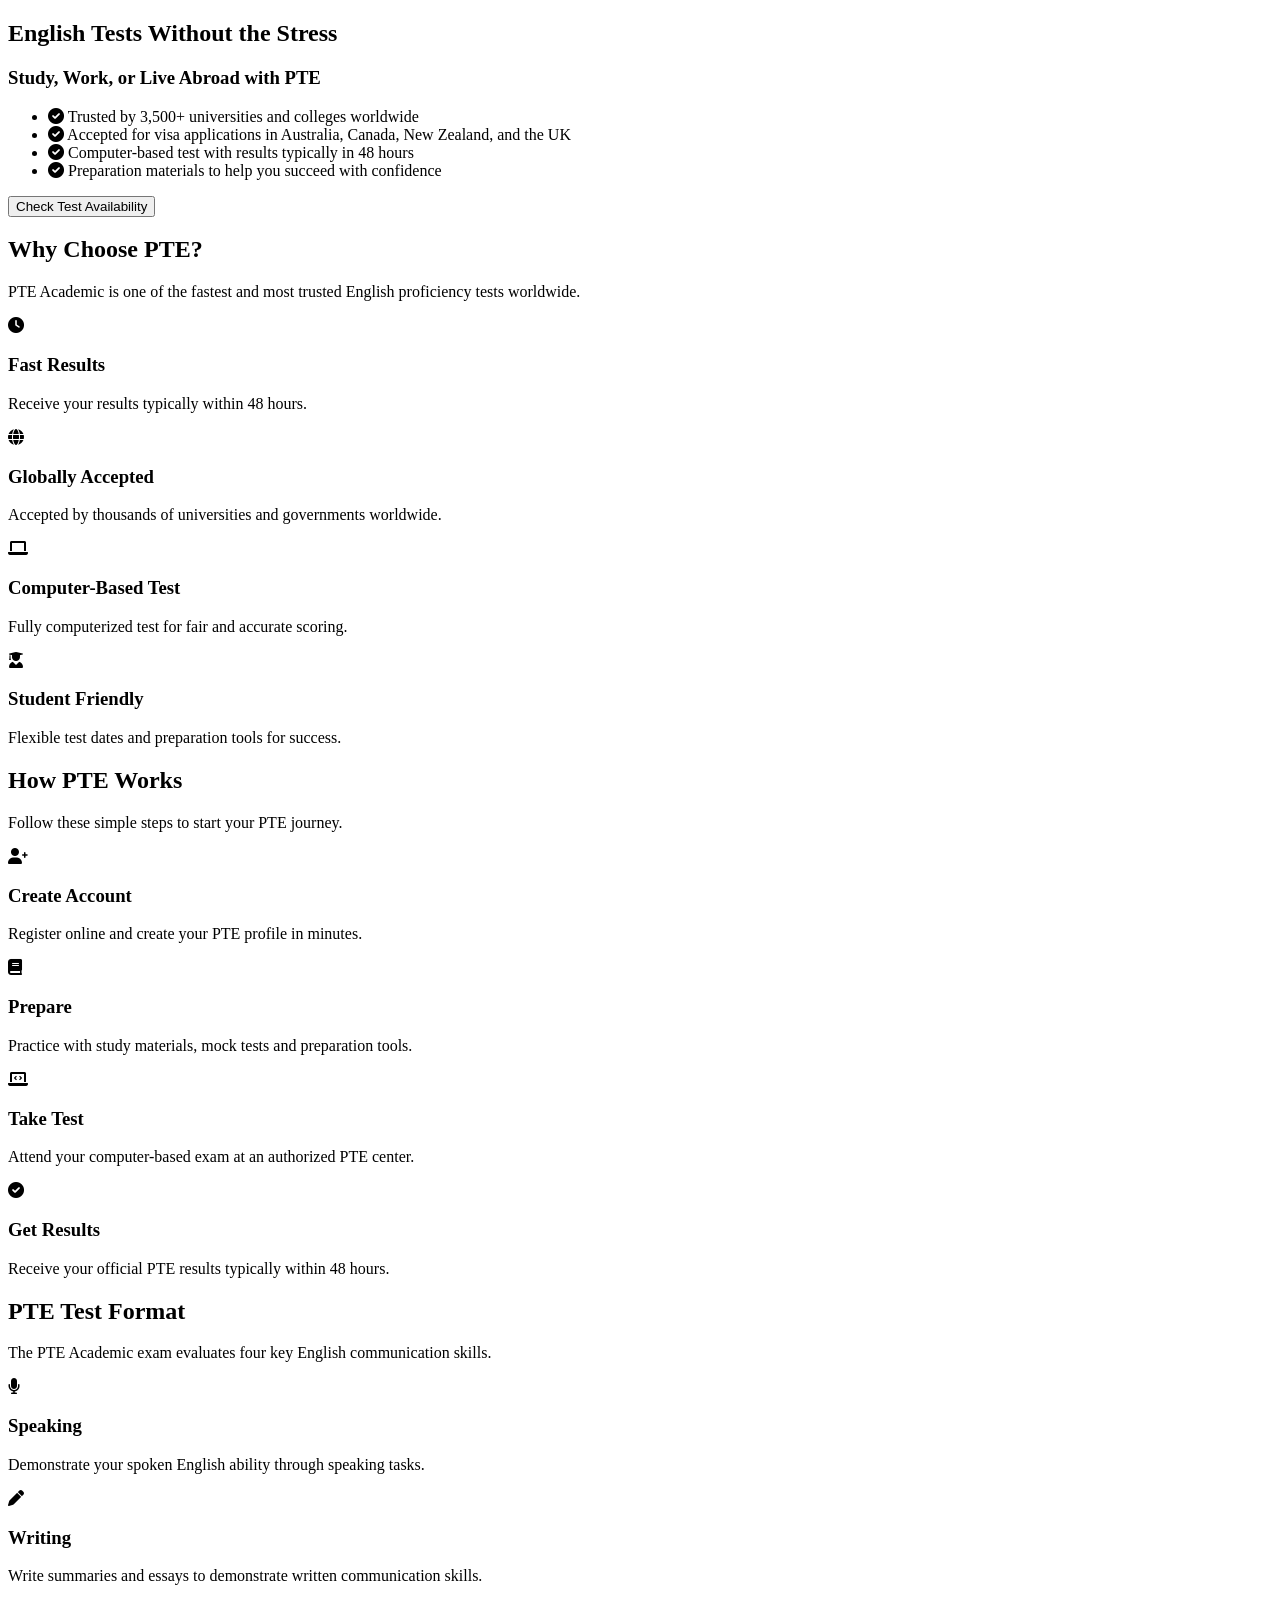
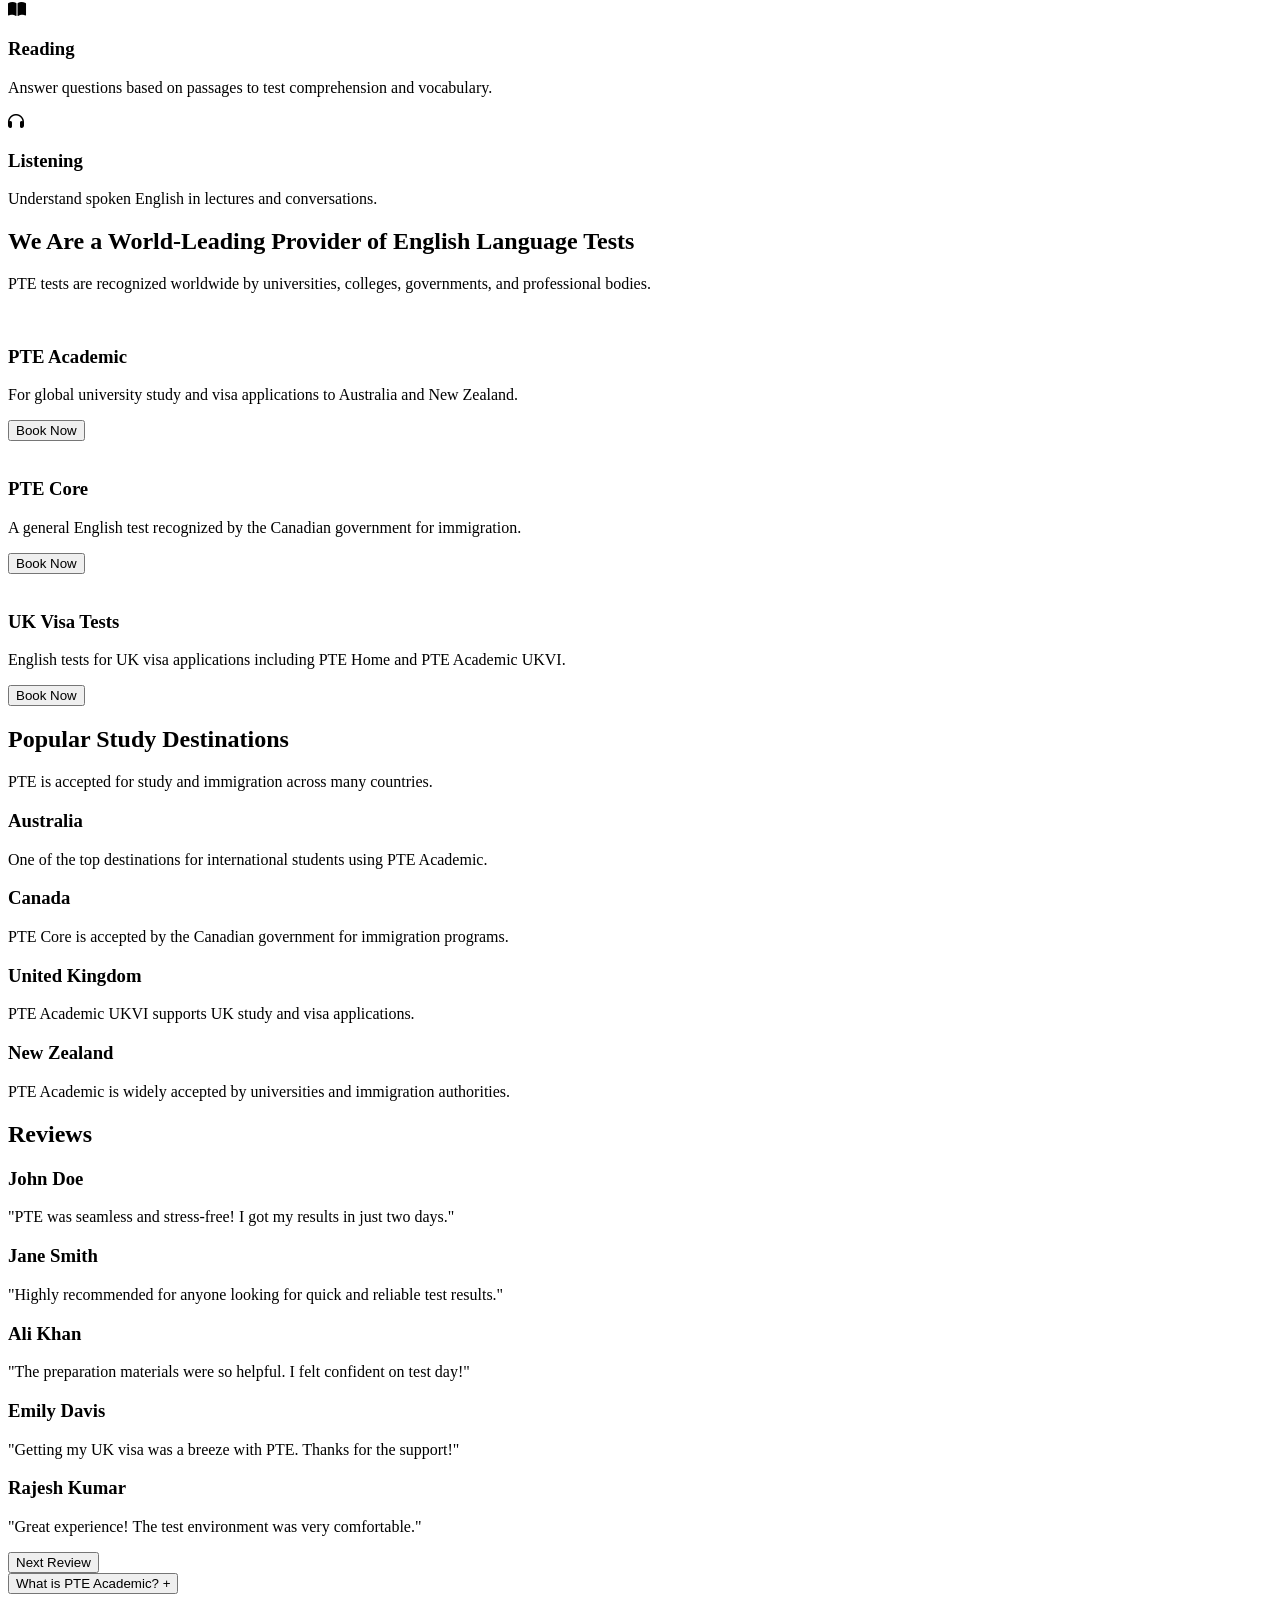
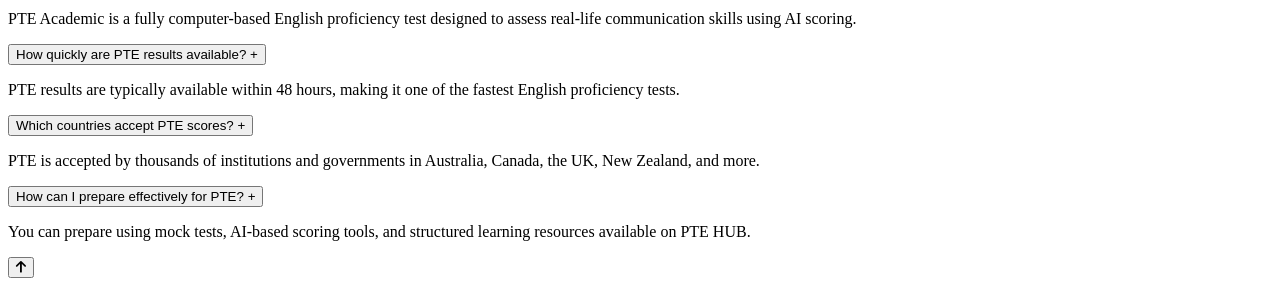
==== index.html @ 6629424a "Update index.html" ====
<!DOCTYPE html>
<html lang="en">

<head>
    <meta charset="UTF-8">
    <meta name="viewport" content="width=device-width, initial-scale=1.0">
    <title>PTE HUB</title>

    <!-- Google Fonts -->
    <link rel="preconnect" href="https://fonts.googleapis.com">
    <link rel="preconnect" href="https://fonts.gstatic.com" crossorigin>
    <link href="https://fonts.googleapis.com/css2?family=Titillium+Web:ital,wght@0,200;0,300;0,400;0,600;0,700;0,900;1,200;1,300;1,400;1,600;1,700&display=swap" rel="stylesheet">

    <link rel="stylesheet" href="styles/css/style.css">
    <link rel="stylesheet" href="styles/css/navbar.css">
    <link rel="stylesheet" href="styles/css/footer.css">
    <link rel="stylesheet" href="styles/css/auth-popup.css">
    <link rel="preload" href="components/navbar.html" as="fetch" crossorigin="anonymous">

    <link href="https://cdnjs.cloudflare.com/ajax/libs/font-awesome/6.0.0-beta3/css/all.min.css" rel="stylesheet">
</head>

<body>

    <!-- Navbar -->
    <header id="header">
        <div id="navbar-placeholder"></div>
    </header>

    <main>

        <!-- Hero Section -->
        <section id="point">
            <div class="hero-wrapper">
                <div class="hero-image"></div>

                <div class="hero-text">
                    <h2>English Tests Without the Stress</h2>
                    <h3>Study, Work, or Live Abroad with PTE</h3>

                    <ul class="hero-points">
                        <li><i class="fas fa-check-circle"></i> Trusted by 3,500+ universities and colleges worldwide</li>
                        <li><i class="fas fa-check-circle"></i> Accepted for visa applications in Australia, Canada, New Zealand, and the UK</li>
                        <li><i class="fas fa-check-circle"></i> Computer-based test with results typically in 48 hours</li>
                        <li><i class="fas fa-check-circle"></i> Preparation materials to help you succeed with confidence</li>
                    </ul>

                    <div class="hero-actions">
                        <button id="address">Check Test Availability</button>
                    </div>
                </div>
            </div>
        </section>

        <!-- Why Choose PTE -->
        <section id="about-section" class="features-section reveal">

            <div class="features-heading">
                <h2>Why Choose PTE?</h2>
                <p>PTE Academic is one of the fastest and most trusted English proficiency tests worldwide.</p>
            </div>

            <div class="features-container">

                <div class="feature-box">
                    <i class="fas fa-clock"></i>
                    <h3>Fast Results</h3>
                    <p>Receive your results typically within 48 hours.</p>
                </div>

                <div class="feature-box">
                    <i class="fas fa-globe"></i>
                    <h3>Globally Accepted</h3>
                    <p>Accepted by thousands of universities and governments worldwide.</p>
                </div>

                <div class="feature-box">
                    <i class="fas fa-laptop"></i>
                    <h3>Computer-Based Test</h3>
                    <p>Fully computerized test for fair and accurate scoring.</p>
                </div>

                <div class="feature-box">
                    <i class="fas fa-user-graduate"></i>
                    <h3>Student Friendly</h3>
                    <p>Flexible test dates and preparation tools for success.</p>
                </div>

            </div>

        </section>

        <!-- How PTE Works -->
        <section id="pte-section" class="features-section reveal">

            <div class="features-heading">
                <h2>How PTE Works</h2>
                <p>Follow these simple steps to start your PTE journey.</p>
            </div>

            <div class="features-container">

                <div class="feature-box">
                    <i class="fas fa-user-plus"></i>
                    <h3>Create Account</h3>
                    <p>Register online and create your PTE profile in minutes.</p>
                </div>

                <div class="feature-box">
                    <i class="fas fa-book"></i>
                    <h3>Prepare</h3>
                    <p>Practice with study materials, mock tests and preparation tools.</p>
                </div>

                <div class="feature-box">
                    <i class="fas fa-laptop-code"></i>
                    <h3>Take Test</h3>
                    <p>Attend your computer-based exam at an authorized PTE center.</p>
                </div>

                <div class="feature-box">
                    <i class="fas fa-check-circle"></i>
                    <h3>Get Results</h3>
                    <p>Receive your official PTE results typically within 48 hours.</p>
                </div>

            </div>

        </section>

        <!-- PTE Test Format -->
        <section id="prep-section" class="features-section reveal">

            <div class="features-heading">
                <h2>PTE Test Format</h2>
                <p>The PTE Academic exam evaluates four key English communication skills.</p>
            </div>

            <div class="features-container">

                <div class="feature-box">
                    <i class="fas fa-microphone"></i>
                    <h3>Speaking</h3>
                    <p>Demonstrate your spoken English ability through speaking tasks.</p>
                </div>

                <div class="feature-box">
                    <i class="fas fa-pen"></i>
                    <h3>Writing</h3>
                    <p>Write summaries and essays to demonstrate written communication skills.</p>
                </div>

                <div class="feature-box">
                    <i class="fas fa-book-open"></i>
                    <h3>Reading</h3>
                    <p>Answer questions based on passages to test comprehension and vocabulary.</p>
                </div>

                <div class="feature-box">
                    <i class="fas fa-headphones"></i>
                    <h3>Listening</h3>
                    <p>Understand spoken English in lectures and conversations.</p>
                </div>

            </div>

        </section>

        <!-- Test Types -->
        <section id="page2">

            <div id="alpha">
                <h2>We Are a World-Leading Provider of English Language Tests</h2>
                <p>PTE tests are recognized worldwide by universities, colleges, governments, and professional bodies.</p>
            </div>

            <div id="container">

                <div class="cards">
                    <img src="assets/images/Australia_university_800px_x_451px__1_.jpg" alt="">
                    <h3>PTE Academic</h3>
                    <p>For global university study and visa applications to Australia and New Zealand.</p>
                    <button id="address1">Book Now</button>
                </div>

                <div class="cards">
                    <img src="assets/images/London-_UK-800_x_451px__1_.jpg" alt="">
                    <h3>PTE Core</h3>
                    <p>A general English test recognized by the Canadian government for immigration.</p>
                    <button id="address1">Book Now</button>
                </div>

                <div class="cards">
                    <img src="assets/images/AdobeStock_171916302-Canada__1_.jpg" alt="">
                    <h3>UK Visa Tests</h3>
                    <p>English tests for UK visa applications including PTE Home and PTE Academic UKVI.</p>
                    <button id="address1">Book Now</button>
                </div>

            </div>

        </section>

        <!-- Popular Study Destinations -->
        <section id="dest-section" class="features-section reveal">

            <div class="features-heading">
                <h2>Popular Study Destinations</h2>
                <p>PTE is accepted for study and immigration across many countries.</p>
            </div>

            <div class="features-container">

                <div class="feature-box">
                    <h3>Australia</h3>
                    <p>One of the top destinations for international students using PTE Academic.</p>
                </div>

                <div class="feature-box">
                    <h3>Canada</h3>
                    <p>PTE Core is accepted by the Canadian government for immigration programs.</p>
                </div>

                <div class="feature-box">
                    <h3>United Kingdom</h3>
                    <p>PTE Academic UKVI supports UK study and visa applications.</p>
                </div>

                <div class="feature-box">
                    <h3>New Zealand</h3>
                    <p>PTE Academic is widely accepted by universities and immigration authorities.</p>
                </div>

            </div>

        </section>

        <!-- Reviews -->
        <section id="contact">

            <h2>Reviews</h2>

            <div id="reviews">

                <div class="review">
                    <h3>John Doe</h3>
                    <p>"PTE was seamless and stress-free! I got my results in just two days."</p>
                </div>

                <div class="review">
                    <h3>Jane Smith</h3>
                    <p>"Highly recommended for anyone looking for quick and reliable test results."</p>
                </div>

                <div class="review">
                    <h3>Ali Khan</h3>
                    <p>"The preparation materials were so helpful. I felt confident on test day!"</p>
                </div>

                <div class="review">
                    <h3>Emily Davis</h3>
                    <p>"Getting my UK visa was a breeze with PTE. Thanks for the support!"</p>
                </div>

                <div class="review">
                    <h3>Rajesh Kumar</h3>
                    <p>"Great experience! The test environment was very comfortable."</p>
                </div>

            </div>

            <button id="address1">Next Review</button>

        </section>

        <!-- ===== FAQ PREVIEW SECTION ===== -->
        <section id="faq" class="faq-section">
            <div class="faq-list">

                <div class="faq-item">
                    <button class="faq-question">
                        What is PTE Academic?
                        <span>+</span>
                    </button>
                    <div class="faq-answer">
                        <p>PTE Academic is a fully computer-based English proficiency test designed to assess real-life communication skills using AI scoring.</p>
                    </div>
                </div>
            
                <div class="faq-item">
                    <button class="faq-question">
                        How quickly are PTE results available?
                        <span>+</span>
                    </button>
                    <div class="faq-answer">
                        <p>PTE results are typically available within 48 hours, making it one of the fastest English proficiency tests.</p>
                    </div>
                </div>
            
                <div class="faq-item">
                    <button class="faq-question">
                        Which countries accept PTE scores?
                        <span>+</span>
                    </button>
                    <div class="faq-answer">
                        <p>PTE is accepted by thousands of institutions and governments in Australia, Canada, the UK, New Zealand, and more.</p>
                    </div>
                </div>
            
                <div class="faq-item">
                    <button class="faq-question">
                        How can I prepare effectively for PTE?
                        <span>+</span>
                    </button>
                    <div class="faq-answer">
                        <p>You can prepare using mock tests, AI-based scoring tools, and structured learning resources available on PTE HUB.</p>
                    </div>
                </div>
            
            </div>
        </section>

    </main>

    <div id="footer-placeholder"></div>
    <div id="auth-popup-placeholder"></div>

    <script src="scripts/js/navbar.js"></script>
    <script src="scripts/js/footer.js"></script>
    <script src="scripts/js/script.js"></script>
    <script src="scripts/js/auth-popup.js"></script>

    <!-- Scroll To Top Button -->
    <button id="scrollTopBtn" title="Back to top">
        <i class="fas fa-arrow-up"></i>
    </button>

</body>
</html>
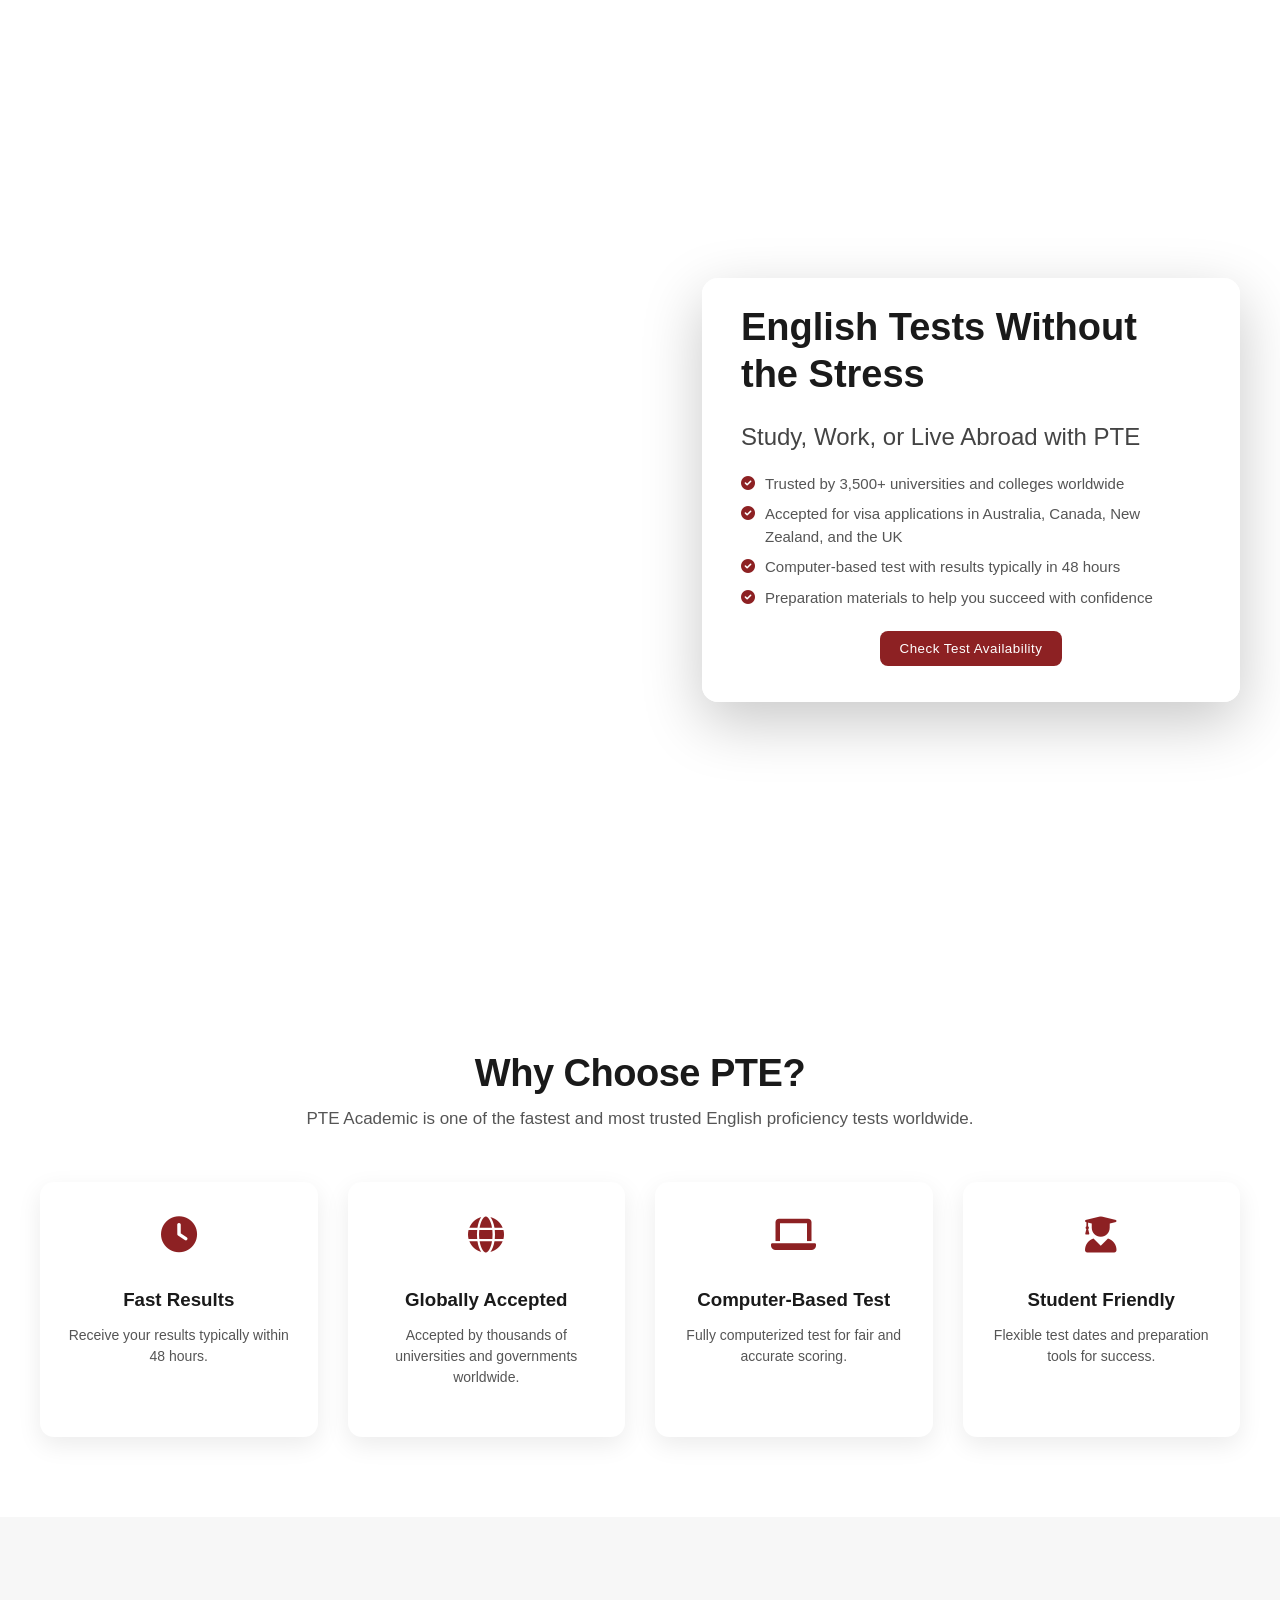
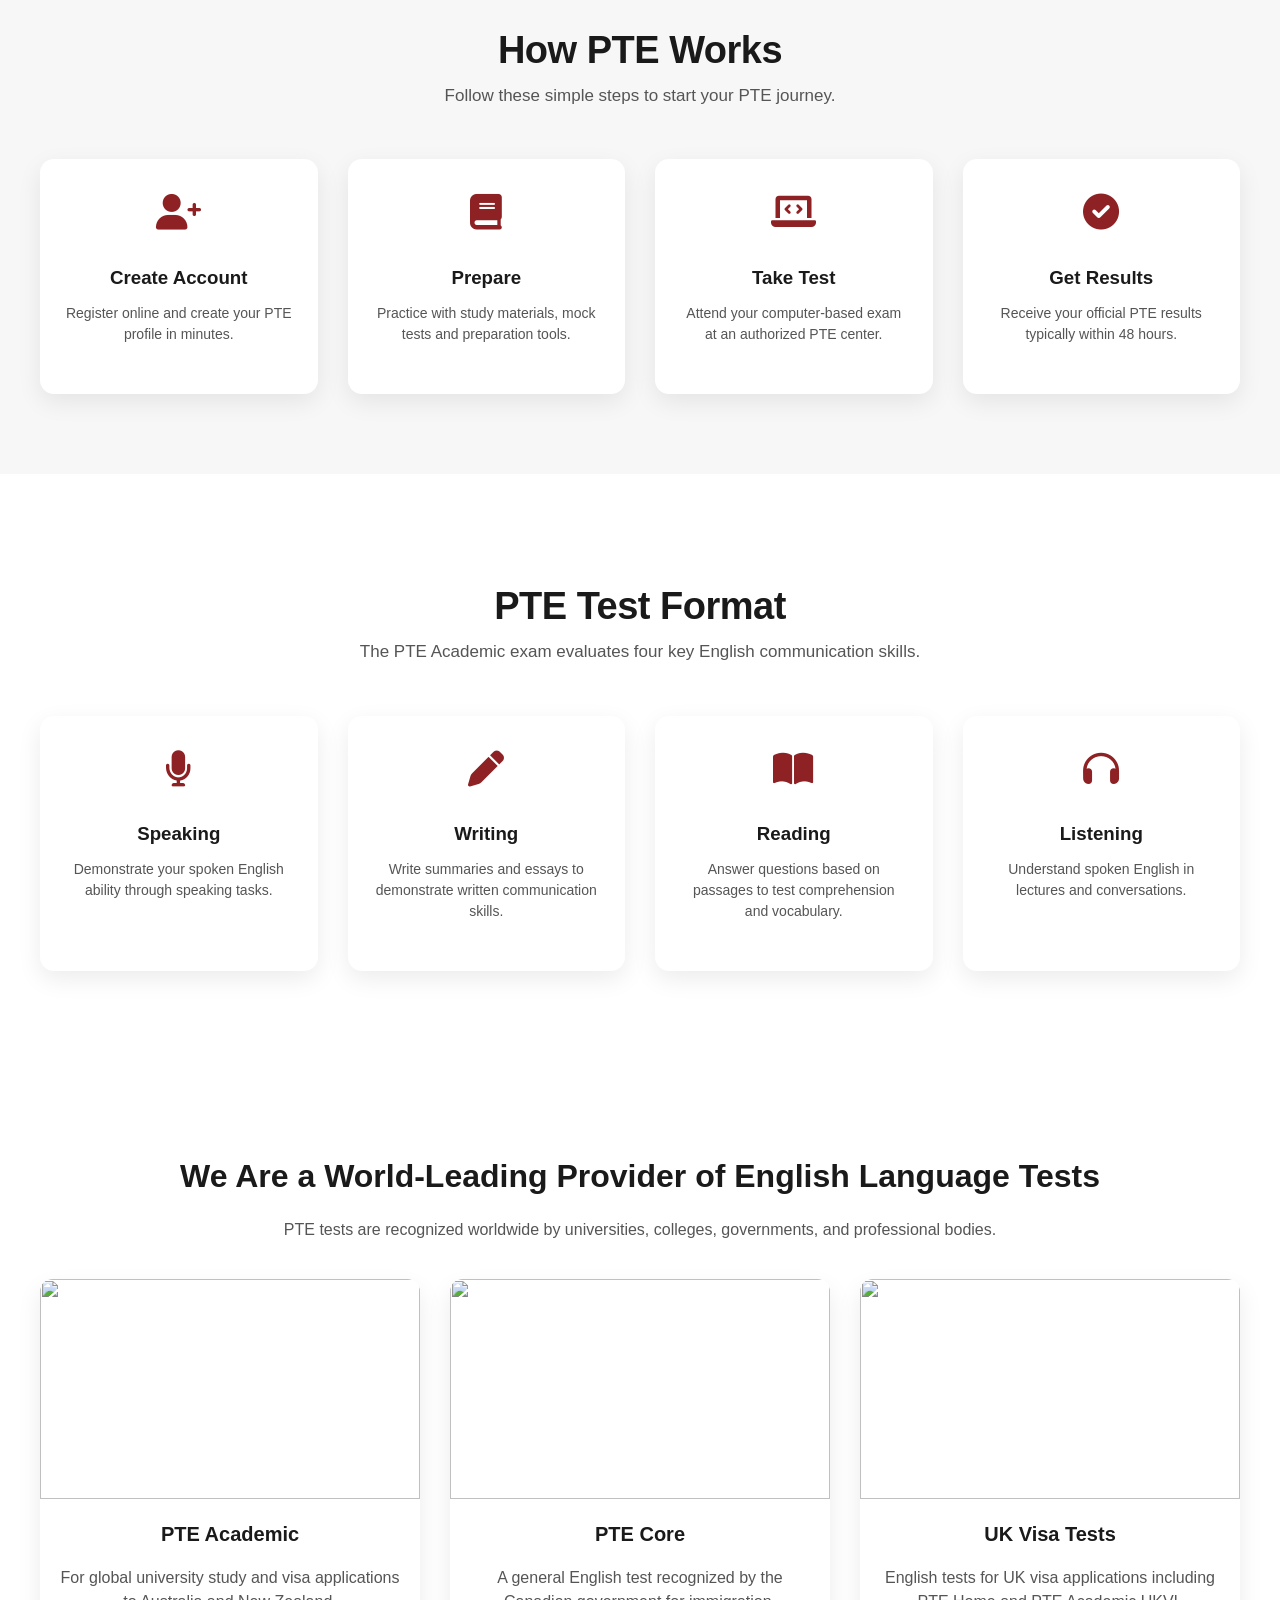
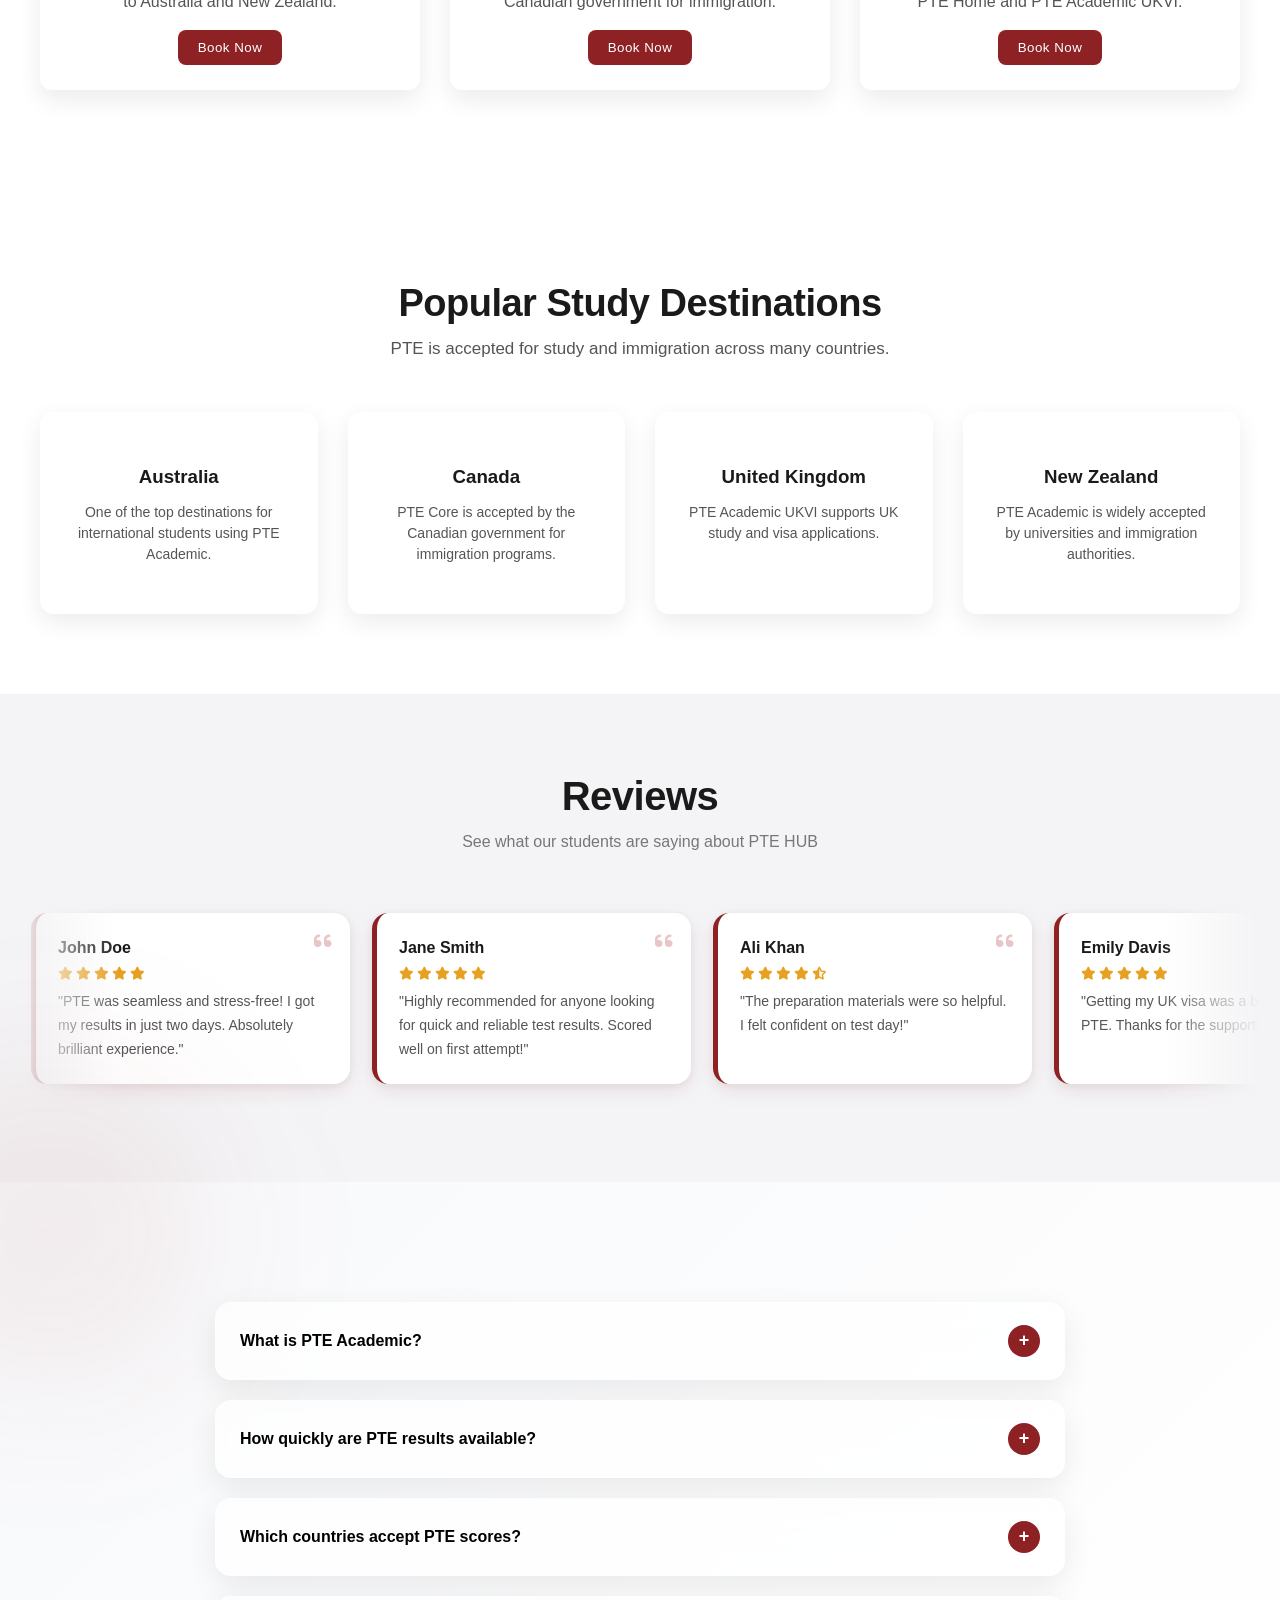
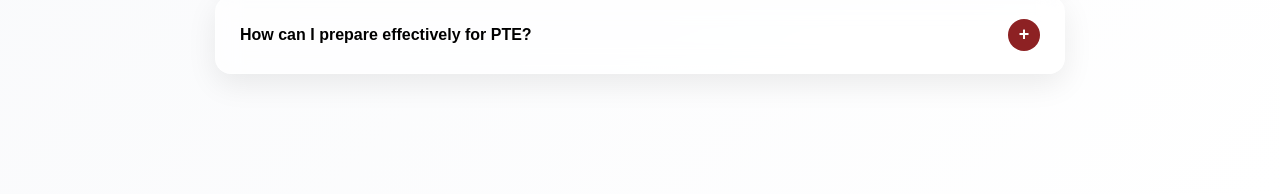
==== commit 20b0a140: "Merge pull request #20 from Shadowwfall/carousel-fix [Enhancement] Infinite reviews carousel ```SSoC" ====
--- a/index.html
+++ b/index.html
@@ -238,43 +238,136 @@
         <!-- Reviews -->
         <section id="contact">
 
-            <h2>Reviews</h2>
-
-            <div id="reviews">
-
-                <div class="review">
-                    <h3>John Doe</h3>
-                    <p>"PTE was seamless and stress-free! I got my results in just two days."</p>
-                </div>
-
-                <div class="review">
-                    <h3>Jane Smith</h3>
-                    <p>"Highly recommended for anyone looking for quick and reliable test results."</p>
-                </div>
-
-                <div class="review">
-                    <h3>Ali Khan</h3>
-                    <p>"The preparation materials were so helpful. I felt confident on test day!"</p>
-                </div>
-
-                <div class="review">
-                    <h3>Emily Davis</h3>
-                    <p>"Getting my UK visa was a breeze with PTE. Thanks for the support!"</p>
-                </div>
-
-                <div class="review">
-                    <h3>Rajesh Kumar</h3>
-                    <p>"Great experience! The test environment was very comfortable."</p>
-                </div>
-
-            </div>
-
-            <button id="address1">Next Review</button>
-
-        </section>
+            <div class="reviews-head">
+                <h2>Reviews</h2>
+                <p>See what our students are saying about PTE HUB</p>
+            </div>
+
+            <div class="reviews-scroll-wrapper">
+
+                <div id="reviews">
+
+                    <div class="reviews-slide">
+                        <div class="review">
+                            <div class="review-quote"><i class="fas fa-quote-left"></i></div>
+                            <h3>John Doe</h3>
+                            <div class="review-stars">
+                                <i class="fas fa-star"></i><i class="fas fa-star"></i><i class="fas fa-star"></i><i class="fas fa-star"></i><i class="fas fa-star"></i>
+                            </div>
+                            <p>"PTE was seamless and stress-free! I got my results in just two days. Absolutely brilliant experience."</p>
+                        </div>
+
+                        <div class="review">
+                            <div class="review-quote"><i class="fas fa-quote-left"></i></div>
+                            <h3>Jane Smith</h3>
+                            <div class="review-stars">
+                                <i class="fas fa-star"></i><i class="fas fa-star"></i><i class="fas fa-star"></i><i class="fas fa-star"></i><i class="fas fa-star"></i>
+                            </div>
+                            <p>"Highly recommended for anyone looking for quick and reliable test results. Scored well on first attempt!"</p>
+                        </div>
+
+                        <div class="review">
+                            <div class="review-quote"><i class="fas fa-quote-left"></i></div>
+                            <h3>Ali Khan</h3>
+                            <div class="review-stars">
+                                <i class="fas fa-star"></i><i class="fas fa-star"></i><i class="fas fa-star"></i><i class="fas fa-star"></i><i class="fas fa-star-half-alt"></i>
+                            </div>
+                            <p>"The preparation materials were so helpful. I felt confident on test day!"</p>
+                        </div>
+
+                        <div class="review">
+                            <div class="review-quote"><i class="fas fa-quote-left"></i></div>
+                            <h3>Emily Davis</h3>
+                            <div class="review-stars">
+                                <i class="fas fa-star"></i><i class="fas fa-star"></i><i class="fas fa-star"></i><i class="fas fa-star"></i><i class="fas fa-star"></i>
+                            </div>
+                            <p>"Getting my UK visa was a breeze with PTE. Thanks for the support!"</p>
+                        </div>
+
+                        <div class="review">
+                            <div class="review-quote"><i class="fas fa-quote-left"></i></div>
+                            <h3>Rajesh Kumar</h3>
+                            <div class="review-stars">
+                                <i class="fas fa-star"></i><i class="fas fa-star"></i><i class="fas fa-star"></i><i class="fas fa-star"></i><i class="fas fa-star"></i>
+                            </div>
+                            <p>"Great experience! The test environment was very comfortable and results came fast."</p>
+                        </div>
+
+                        <div class="review">
+                            <div class="review-quote"><i class="fas fa-quote-left"></i></div>
+                            <h3>Priya Mehta</h3>
+                            <div class="review-stars">
+                                <i class="fas fa-star"></i><i class="fas fa-star"></i><i class="fas fa-star"></i><i class="fas fa-star"></i><i class="fas fa-star"></i>
+                            </div>
+                            <p>"PTE HUB's mock tests made all the difference. Scored 79+ across all sections on my first try!"</p>
+                        </div>
+                    </div>
+
+                    <div class="reviews-slide" aria-hidden="true">
+                        <div class="review">
+                            <div class="review-quote"><i class="fas fa-quote-left"></i></div>
+                            <h3>John Doe</h3>
+                            <div class="review-stars">
+                                <i class="fas fa-star"></i><i class="fas fa-star"></i><i class="fas fa-star"></i><i class="fas fa-star"></i><i class="fas fa-star"></i>
+                            </div>
+                            <p>"PTE was seamless and stress-free! I got my results in just two days. Absolutely brilliant experience."</p>
+                        </div>
+
+                        <div class="review">
+                            <div class="review-quote"><i class="fas fa-quote-left"></i></div>
+                            <h3>Jane Smith</h3>
+                            <div class="review-stars">
+                                <i class="fas fa-star"></i><i class="fas fa-star"></i><i class="fas fa-star"></i><i class="fas fa-star"></i><i class="fas fa-star"></i>
+                            </div>
+                            <p>"Highly recommended for anyone looking for quick and reliable test results. Scored well on first attempt!"</p>
+                        </div>
+
+                        <div class="review">
+                            <div class="review-quote"><i class="fas fa-quote-left"></i></div>
+                            <h3>Ali Khan</h3>
+                            <div class="review-stars">
+                                <i class="fas fa-star"></i><i class="fas fa-star"></i><i class="fas fa-star"></i><i class="fas fa-star"></i><i class="fas fa-star-half-alt"></i>
+                            </div>
+                            <p>"The preparation materials were so helpful. I felt confident on test day!"</p>
+                        </div>
+
+                        <div class="review">
+                            <div class="review-quote"><i class="fas fa-quote-left"></i></div>
+                            <h3>Emily Davis</h3>
+                            <div class="review-stars">
+                                <i class="fas fa-star"></i><i class="fas fa-star"></i><i class="fas fa-star"></i><i class="fas fa-star"></i><i class="fas fa-star"></i>
+                            </div>
+                            <p>"Getting my UK visa was a breeze with PTE. Thanks for the support!"</p>
+                        </div>
+
+                        <div class="review">
+                            <div class="review-quote"><i class="fas fa-quote-left"></i></div>
+                            <h3>Rajesh Kumar</h3>
+                            <div class="review-stars">
+                                <i class="fas fa-star"></i><i class="fas fa-star"></i><i class="fas fa-star"></i><i class="fas fa-star"></i><i class="fas fa-star"></i>
+                            </div>
+                            <p>"Great experience! The test environment was very comfortable and results came fast."</p>
+                        </div>
+
+                        <div class="review">
+                            <div class="review-quote"><i class="fas fa-quote-left"></i></div>
+                            <h3>Priya Mehta</h3>
+                            <div class="review-stars">
+                                <i class="fas fa-star"></i><i class="fas fa-star"></i><i class="fas fa-star"></i><i class="fas fa-star"></i><i class="fas fa-star"></i>
+                            </div>
+                            <p>"PTE HUB's mock tests made all the difference. Scored 79+ across all sections on my first try!"</p>
+                        </div>
+                    </div>
+
+                </div>
+
+            </div>
+
+        </section>
+
 
         <!-- ===== FAQ PREVIEW SECTION ===== -->
-        <section id="faq" class="faq-section">
+        <section id="faq-section" class="faq-section">
             <div class="faq-list">
 
                 <div class="faq-item">
--- a/styles/css/style.css
+++ b/styles/css/style.css
@@ -0,0 +1,1030 @@
+/* Global Styles */
+body {
+    margin: 0;
+    font-family: 'Titillium Web', sans-serif;
+    background: white;
+    color: #1a1a1a;
+    overflow-x: hidden;
+}
+
+button {
+    font-family: 'Titillium Web', sans-serif;
+}
+
+/* Header */
+#header {
+    position: absolute; /* overlay on hero */
+    top: 0;
+    left: 0;
+    width: 100%;
+
+    display: flex;
+    align-items: center;
+    justify-content: space-between;
+
+    padding: 15px 40px;
+
+    z-index: 999;
+
+    background: transparent; /* IMPORTANT */
+}
+
+#header img {
+    height: 50px;
+    width: auto;
+}
+
+#navbar-container {
+    display:flex;
+    align-items:center;
+    justify-content:space-between;
+    width:100%;
+    position:relative;
+}
+
+#navbar {
+    display:flex;
+    flex-direction:row;
+    align-items:center;
+    justify-content:center;
+    gap:20px;
+}
+
+#navbar li {
+    list-style: none;
+    padding: 0 20px;
+    position: relative;
+}
+
+#navbar li a {
+    font-size: 16px;
+    font-weight: 600;
+    text-decoration: none;
+    color: #1a1a1a;
+    transition: 0.3s ease;
+    border-bottom: 2px solid transparent;
+    padding-bottom: 8px;
+}
+
+#navbar li a:hover,
+#navbar li a.active {
+    color: #8d2123;
+}
+
+#mobile {
+    display: none;
+}
+
+#address, #address1{
+    display: block;
+    margin: 20px auto 0 auto; /* Centers the button horizontally */
+    background: #8d2123;
+    color: white;
+    padding: 10px 20px;
+    border: none;
+    border-radius: 8px;
+    cursor: pointer;
+}
+
+#address:hover, #address1:hover{
+    background:#6a181b;
+    transform:translateY(-2px);
+    box-shadow:0 8px 20px rgba(0,0,0,0.3);
+}
+
+#address:hover, #address1:hover {
+    background-color: #6a181b;
+}
+
+/* Hamburger Icon */
+.hamburger {
+    display: none;
+    cursor: pointer;
+}
+
+.hamburger i {
+    font-size: 30px;
+}
+
+/* Hero Section */
+#point{
+    background-image:url('../../assets/images/hero.jpg');
+    background-size:cover;
+    background-position:center;
+
+    min-height:calc(100vh - 80px); /* adjust based on navbar height */
+
+    display:flex;
+    align-items:center;
+    justify-content:center;
+
+    padding:80px 40px 40px 40px;
+}
+
+.hero-wrapper{
+    display:flex;
+    align-items:center;
+    justify-content:flex-end;
+    max-width:1200px;
+    width:100%;
+}
+
+.hero-image{
+    flex:1;
+}
+
+.hero-text{
+    max-width:460px;
+    background:rgba(255,255,255,0.85);
+    backdrop-filter:blur(14px);
+    padding:25px 38px 35px 38px;
+    border-radius:16px;
+    box-shadow:0 20px 60px rgba(0,0,0,0.22);
+    border:1px solid rgba(255,255,255,0.35);
+}
+
+.hero-text h2{
+    font-size:38px;
+    font-weight:700;
+    line-height:1.25;
+    margin-top:0;
+    margin-bottom:12px;
+    color:#1a1a1a;
+}
+
+.hero-text h3{
+    font-size:24px;
+    font-weight:500;
+    margin-bottom:22px;
+    color:#444;
+}
+
+.hero-text p{
+    margin:8px 0;
+    font-size:15px;
+    line-height:1.6;
+    color:#555;
+}
+
+.hero-text button{
+    margin-top:22px;
+}
+
+.hero-points{
+    list-style:none;
+    padding:0;
+    margin:18px 0 22px 0;
+}
+
+.hero-points li{
+    display:flex;
+    align-items:flex-start;
+    gap:10px;
+    font-size:15px;
+    color:#555;
+    margin-bottom:8px;
+    line-height:1.5;
+}
+
+.hero-points i{
+    color:#8d2123;
+    margin-top:3px;
+    font-size:14px;
+}
+
+.hero-actions{
+    margin-top:10px;
+}
+
+section.reveal{
+    padding:80px 20px;
+    text-align:center;
+}
+
+section.reveal:nth-of-type(even){
+    background:#ffffff;
+}
+
+section.reveal:nth-of-type(odd){
+    background:#f7f7f7;
+}
+
+.features-heading h2{
+    font-size:32px;
+    margin-bottom:10px;
+}
+
+.features-heading p{
+    color:#555;
+    margin-bottom:40px;
+}
+
+#page2{
+    background:#ffffff;
+    padding:80px 20px;
+}
+
+#alpha{
+    text-align:center;
+    margin-bottom:40px;
+}
+
+#alpha h2{
+    font-size:32px;
+    color:#1a1a1a;
+}
+
+#alpha p{
+    color:#555;
+}
+
+/* Cards Section */
+#container{
+    max-width:1200px;
+    margin:auto;
+    display:grid;
+    grid-template-columns:repeat(auto-fit,minmax(300px,1fr));
+    gap:30px;
+}
+
+#container .cards::after{
+    content:"";
+    position:absolute;
+    inset:0;
+    background:linear-gradient(120deg, transparent, rgba(255,255,255,0.3), transparent);
+    opacity:0;
+    transition:0.4s;
+}
+
+#container .cards:hover::after{
+    opacity:1;
+}
+
+#container .cards{
+    width:100%;
+    background:#ffffff;
+
+    border-radius:12px;
+    overflow:hidden;
+    position:relative;
+
+    box-shadow:0 10px 25px rgba(0,0,0,0.08);
+
+    transition:all 0.4s ease;
+
+    text-align:center;
+    padding-bottom:25px;
+}
+
+#container .cards::after{
+    content:"";
+    position:absolute;
+    inset:0;
+    background:linear-gradient(120deg, transparent, rgba(255,255,255,0.3), transparent);
+    opacity:0;
+    transition:0.4s;
+}
+
+#container .cards:hover::after{
+    opacity:1;
+}
+
+#address, #address1{
+    letter-spacing:0.5px;
+}
+
+#container .cards:hover{
+    transform:translateY(-10px);
+    box-shadow:0 20px 40px rgba(0,0,0,0.15);
+}
+
+#container .cards img{
+    width:100%;
+    height:220px;
+
+    object-fit:cover;
+
+    border-top-left-radius:12px;
+    border-top-right-radius:12px;
+
+    transition:transform 0.4s ease;
+}
+
+#container .cards:hover img{
+    transform:scale(1.08);
+}
+
+#container .cards h3{
+    margin-top:20px;
+    font-size:20px;
+    color:#1a1a1a;
+}
+
+#container .cards p{
+    padding:0 20px;
+    color:#555;
+    line-height:1.5;
+}
+
+#container .cards button{
+    margin-top:15px;
+}
+
+/* ===== REVIEWS SECTION ===== */
+
+#contact {
+    background: #f4f4f6;
+    padding: 80px 20px 70px;
+    text-align: center;
+    position: relative;
+}
+
+/* Centered heading block */
+.reviews-head {
+    margin-bottom: 48px;
+    text-align: center;
+}
+
+.reviews-head h2 {
+    font-size: clamp(28px, 3.5vw, 40px);
+    font-weight: 800;
+    color: #1a1a1a;
+    margin: 0 0 10px;
+    letter-spacing: -0.5px;
+}
+
+.reviews-head p {
+    font-size: 16px;
+    color: #777;
+    margin: 0 auto;
+    max-width: 480px;
+    line-height: 1.65;
+    text-align: center;
+}
+
+/* Scroll wrapper — relative container with premium edge fade effect */
+.reviews-scroll-wrapper {
+    position: relative;
+    overflow: hidden;
+    width: 100%;
+    -webkit-mask-image: linear-gradient(to right, transparent 0%, black 8%, black 92%, transparent 100%);
+    mask-image: linear-gradient(to right, transparent 0%, black 8%, black 92%, transparent 100%);
+}
+
+/* Scroll row */
+#reviews {
+    display: flex;
+    width: max-content;
+    align-items: stretch;
+}
+
+/* Slide container containing one full set of reviews */
+.reviews-slide {
+    display: flex;
+    gap: 22px;
+    padding: 10px 11px 28px; /* 11px left/right padding forms exactly 22px gap when slides meet side-by-side */
+    flex-shrink: 0;
+    animation: marquee-scroll 35s linear infinite;
+}
+
+/* Pause marquee scroll on hover */
+#reviews:hover .reviews-slide {
+    animation-play-state: paused;
+}
+
+/* Keyframes for smooth infinite looping translation */
+@keyframes marquee-scroll {
+    0% {
+        transform: translateX(0);
+    }
+    100% {
+        transform: translateX(-100%);
+    }
+}
+
+/* Respect user preferences for reduced motion */
+@media (prefers-reduced-motion: reduce) {
+    .reviews-slide {
+        animation: none;
+    }
+    #reviews {
+        width: 100%;
+        overflow-x: auto;
+        padding: 10px 20px 28px;
+    }
+}
+
+/* ---- Card ---- */
+.review {
+    flex: 0 0 270px;
+    background: #ffffff;
+    border-radius: 16px;
+    border-left: 5px solid #8d2123;
+    padding: 26px 22px 22px;
+    text-align: left;
+    position: relative;
+    /* always visible warm shadow + red glow */
+    box-shadow:
+        0 6px 20px rgba(141, 33, 35, 0.10),
+        0 2px 8px rgba(0,0,0,0.06);
+    transition: transform 0.3s ease, box-shadow 0.3s ease;
+    cursor: default;
+    display: flex;
+    flex-direction: column;
+    gap: 10px;
+}
+
+.review:hover {
+    transform: translateY(-6px);
+    box-shadow:
+        0 20px 44px rgba(141, 33, 35, 0.18),
+        0 6px 16px rgba(0,0,0,0.08);
+}
+
+/* Quote icon top-right */
+.review-quote {
+    position: absolute;
+    top: 18px;
+    right: 18px;
+    font-size: 20px;
+    color: #e8c5c6;
+    line-height: 1;
+}
+
+/* Name */
+.review h3 {
+    font-size: 16px;
+    font-weight: 700;
+    color: #1a1a1a;
+    margin: 0;
+}
+
+/* Stars */
+.review-stars {
+    display: flex;
+    gap: 3px;
+}
+
+.review-stars i {
+    font-size: 13px;
+    color: #e8a020;
+}
+
+/* Review text */
+.review p {
+    font-size: 14px;
+    color: #555;
+    line-height: 1.7;
+    margin: 0;
+    flex: 1;
+}
+
+
+
+/* Footer */
+footer {
+    display: flex;
+    flex-wrap: wrap;
+    justify-content: space-between;
+    padding: 20px;
+    background-color: #f5f5f5;
+}
+
+footer .col {
+    flex: 1;
+    margin-bottom: 20px;
+}
+
+footer .col h4 {
+    font-size: 14px;
+    padding-bottom: 20px;
+}
+
+footer a {
+    font-size: 13px;
+    color: #222;
+    text-decoration: none;
+    margin: 10px 0;
+}
+
+footer .follow {
+    margin-top: 20px;
+}
+
+footer .follow i {
+    color: #465b52;
+    padding-right: 4px;
+    cursor: pointer;
+}
+
+footer .follow i:hover,
+footer a:hover {
+    color: #088178;
+}
+
+/* Responsive Adjustments */
+@media (max-width: 768px) {
+    #navbar {
+        display:none;
+        flex-direction:column;
+        gap:10px;
+        width:100%;
+        text-align:center;
+        background:#E3E6F3;
+        padding:15px 0;
+    }
+
+    #navbar.active{
+        display:flex;
+    }
+
+    #mobile {
+        display: block;
+    }
+
+    #navbar-container {
+        width: 100%;
+        flex-direction: column;
+        align-items: center;
+    }
+
+    #address, #address1 {
+        width: 100%;
+        margin: 10px 0;
+    }
+
+    #container {
+        grid-template-columns: 1fr;
+    }
+
+    #container .cards {
+        width: 100%;
+    }
+
+    #box1 {
+        width: 90%;
+        margin: 20px auto;
+    }
+
+    #point {
+        height: auto;
+        padding: 20px;
+    }
+
+    #box1 h2, #box1 h3, #box1 h5 {
+        font-size: 1em;
+    }
+
+    /* Hamburger visibility */
+    .hamburger {
+        display: block;
+    }
+}
+
+@media (max-width: 480px) {
+    #header {
+        flex-direction: column;
+        text-align: center;
+    }
+
+    #navbar li {
+        padding: 5px 0;
+    }
+
+    #navbar {
+        padding: 10px;
+    }
+
+    #address, #address1 {
+        padding: 8px 15px;
+    }
+}
+
+@media (max-width:768px){
+
+    #point{
+        padding:80px 20px 30px 20px;
+        min-height:auto;
+    }
+
+    .hero-wrapper{
+        flex-direction:column;
+        justify-content:center;
+        align-items:center;
+        text-align:center;
+    }
+
+    .hero-text{
+        max-width:100%;
+        padding:20px;
+    }
+
+    .hero-text h2{
+        font-size:26px;
+    }
+
+    .hero-text h3{
+        font-size:18px;
+    }
+
+}
+
+/* LOGIN REQUIRED POPUP */
+
+.auth-popup-overlay{
+
+    position:fixed;
+    top:0;
+    left:0;
+    width:100%;
+    height:100%;
+
+    background:rgba(0,0,0,0.45);
+
+    display:flex;
+    align-items:center;
+    justify-content:center;
+
+    z-index:2000;
+}
+
+.auth-popup{
+
+    background:white;
+    padding:35px 40px;
+
+    border-radius:16px;
+
+    width:320px;
+
+    text-align:center;
+
+    box-shadow:0 15px 40px rgba(0,0,0,0.2);
+}
+
+.auth-popup h3{
+    margin-bottom:10px;
+}
+
+.auth-popup p{
+    font-size:14px;
+    color:#666;
+    margin-bottom:20px;
+}
+
+.auth-popup-actions{
+    display:flex;
+    gap:10px;
+    justify-content:center;
+}
+
+.popup-login-btn{
+
+    background:#2f855a;
+    color:white;
+
+    padding:10px 18px;
+
+    border-radius:8px;
+
+    text-decoration:none;
+}
+
+.popup-close-btn{
+
+    padding:10px 18px;
+
+    border:none;
+
+    background:#ddd;
+
+    border-radius:8px;
+
+    cursor:pointer;
+}
+
+/* SCROLL TO TOP BUTTON */
+
+#scrollTopBtn{
+  position:fixed;
+
+  bottom:30px;
+  right:30px;
+
+  width:44px;
+  height:44px;
+
+  border:none;
+  border-radius:50%;
+
+  background:#8d2123;
+  color:white;
+
+  font-size:18px;
+
+  display:none; /* hidden initially */
+
+  align-items:center;
+  justify-content:center;
+
+  cursor:pointer;
+
+  box-shadow:0 6px 18px rgba(0,0,0,0.25);
+
+  transition:all 0.25s ease;
+
+  z-index:9999;
+}
+
+#scrollTopBtn.show{
+  display:flex;
+}
+
+#scrollTopBtn:hover{
+  background:#6f181a;
+  transform:translateY(-3px);
+}
+
+/* ===== MODERN SECTION LAYOUT ===== */
+
+.features-heading h2{
+    font-size:38px;
+    font-weight:700;
+    letter-spacing:-0.5px;
+    margin-bottom: 10px;
+    color:#1a1a1a;
+}
+
+.features-heading p{
+    font-size:17px;
+    line-height:1.6;
+    max-width:700px;
+    margin:0 auto 50px auto;
+    color:#555;
+}
+
+/* grid layout instead of flex */
+
+.features-container{
+    max-width:1200px;
+    margin:auto;
+    display:grid;
+    grid-template-columns:repeat(auto-fit,minmax(220px,1fr));
+    gap:30px;
+}
+
+/* modern cards */
+
+.feature-box{
+    background:white;
+    padding:35px 25px;
+
+    border-radius:14px;
+    text-align:center;
+
+    box-shadow:0 8px 25px rgba(0,0,0,0.08);
+
+    position:relative;
+    overflow:hidden;
+
+    opacity:0;
+    transform:translateY(40px);
+
+    transition:all 0.6s ease;
+}
+
+.feature-box::before{
+    content:"";
+    position:absolute;
+    top:0;
+    left:-100%;
+    width:100%;
+    height:100%;
+    background:linear-gradient(120deg, transparent, rgba(255,255,255,0.6), transparent);
+    transition:0.6s;
+}
+
+.feature-box:hover::before{
+    left:100%;
+}
+
+.feature-box:hover{
+    transform:translateY(-8px);
+    box-shadow:0 18px 45px rgba(0,0,0,0.15);
+}
+
+.feature-box i{
+    font-size:36px;
+    color:#8d2123;
+    margin-bottom:18px;
+}
+
+.feature-box h3{
+    margin-bottom:12px;
+}
+
+.feature-box p{
+    font-size:14px;
+    color:#555;
+    line-height:1.5;
+}
+
+/* ===== SCROLL ANIMATION ===== */
+
+.reveal{
+    opacity:0;
+    transform:translateY(40px);
+    transition:all 0.8s ease;
+}
+
+.reveal.active{
+    opacity:1;
+    transform:translateY(0);
+}
+
+.reveal.active .feature-box{
+    opacity:1;
+    transform:translateY(0);
+}
+
+.reveal.active .feature-box:nth-child(1){ transition-delay:0.1s; }
+.reveal.active .feature-box:nth-child(2){ transition-delay:0.2s; }
+.reveal.active .feature-box:nth-child(3){ transition-delay:0.3s; }
+.reveal.active .feature-box:nth-child(4){ transition-delay:0.4s; }
+
+
+/* smooth page scrolling */
+
+html{
+    scroll-behavior:smooth;
+}
+
+/* SCROLLBAR (modern thin) */
+
+::-webkit-scrollbar{
+    width:6px;   /* vertical */
+    height:6px;  /* horizontal */
+}
+
+::-webkit-scrollbar-track{
+    background:transparent;
+}
+
+::-webkit-scrollbar-thumb{
+    background:#8d2123;
+    border-radius:10px;
+}
+
+::-webkit-scrollbar-thumb:hover{
+    background:#6a181b;
+}
+
+#address, #address1{
+    position:relative;
+    overflow:hidden;
+}
+
+#address::after, #address1::after{
+    content:"";
+    position:absolute;
+    top:0;
+    left:-100%;
+    width:100%;
+    height:100%;
+    background:rgba(255,255,255,0.2);
+    transition:0.4s;
+}
+
+#address:hover::after, #address1:hover::after{
+    left:100%;
+}
+
+.hero-text{
+    animation:fadeUp 1s ease;
+}
+
+@keyframes fadeUp{
+    from{
+        opacity:0;
+        transform:translateY(30px);
+    }
+    to{
+        opacity:1;
+        transform:translateY(0);
+    }
+}
+
+/* SCROLL OFFSET FIX (for sticky navbar) */
+
+section{
+    scroll-margin-top: 90px;
+}
+
+/* ===== ULTRA PREMIUM FAQ ===== */
+
+.faq-section{
+    padding:120px 20px;
+    background:linear-gradient(135deg,#f8f9fb,#ffffff);
+    position:relative;
+}
+
+/* soft glow */
+.faq-section::before{
+    content:"";
+    position:absolute;
+    top:-100px;
+    left:-100px;
+    width:300px;
+    height:300px;
+    background:rgba(141,33,35,0.08);
+    border-radius:50%;
+    filter:blur(90px);
+}
+
+/* list */
+.faq-list{
+    max-width:850px;
+    margin:auto;
+    display:flex;
+    flex-direction:column;
+    gap:20px;
+}
+
+/* item */
+.faq-item{
+    border-radius:16px;
+    overflow:hidden;
+    background:rgba(255,255,255,0.7);
+    backdrop-filter:blur(12px);
+
+    border:1px solid rgba(255,255,255,0.4);
+
+    box-shadow:0 10px 30px rgba(0,0,0,0.08);
+    transition:all 0.3s ease;
+}
+
+.faq-item:hover{
+    transform:translateY(-4px) scale(1.01);
+    box-shadow:0 20px 50px rgba(0,0,0,0.15);
+}
+
+/* question */
+.faq-question{
+    width:100%;
+    padding:22px 24px;
+    border:none;
+    background:transparent;
+
+    font-size:16px;
+    font-weight:600;
+
+    display:flex;
+    justify-content:space-between;
+    align-items:center;
+
+    cursor:pointer;
+}
+
+/* icon */
+.faq-question span{
+    width:32px;
+    height:32px;
+
+    display:flex;
+    align-items:center;
+    justify-content:center;
+
+    background:#8d2123;
+    color:white;
+
+    border-radius:50%;
+    font-size:18px;
+
+    transition:0.3s;
+}
+
+/* answer */
+.faq-answer{
+    max-height:0;
+    overflow:hidden;
+
+    transition:max-height 0.4s ease;
+
+    padding:0 24px;
+}
+
+.faq-answer p{
+    padding:15px 0 20px;
+    color:#555;
+    line-height:1.6;
+}
+
+/* active */
+.faq-item.active .faq-answer{
+    max-height:300px;
+}
+
+.faq-item.active .faq-question span{
+    transform:rotate(45deg);
+    background:#6f1a1c;
+}
